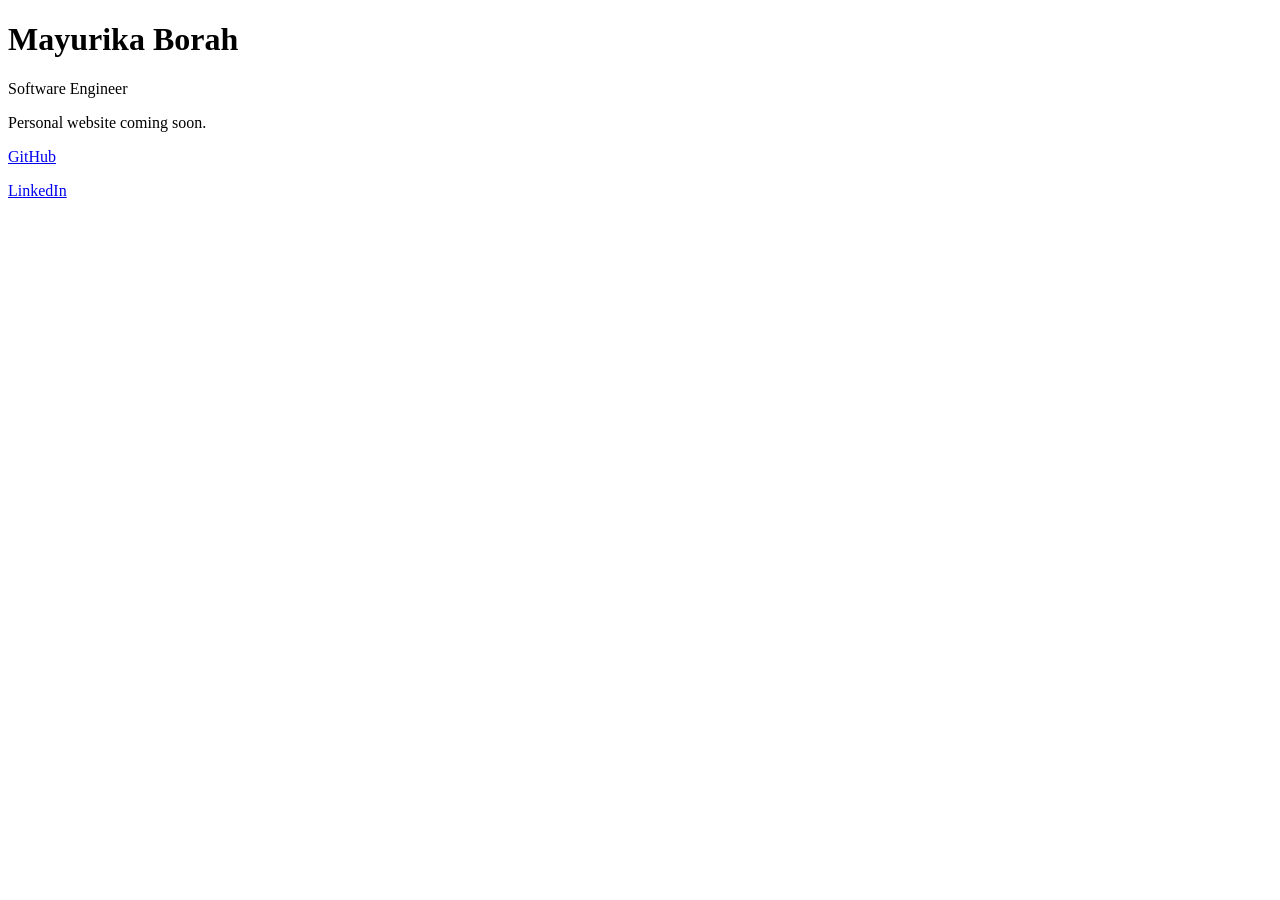
==== index.html @ 3adb848f "Add initial index.html for personal website" ====
<!DOCTYPE html>
<html>
<head>
    <title>Mayurika Borah</title>
</head>
<body>
    <h1>Mayurika Borah</h1>

    <p>Software Engineer</p>

    <p>
        Personal website coming soon.
    </p>

    <p>
        <a href="https://github.com/mayurikab">GitHub</a>
    </p>

    <p>
        <a href="https://linkedin.com/in/mayurikab">
            LinkedIn
        </a>
    </p>
</body>
</html>
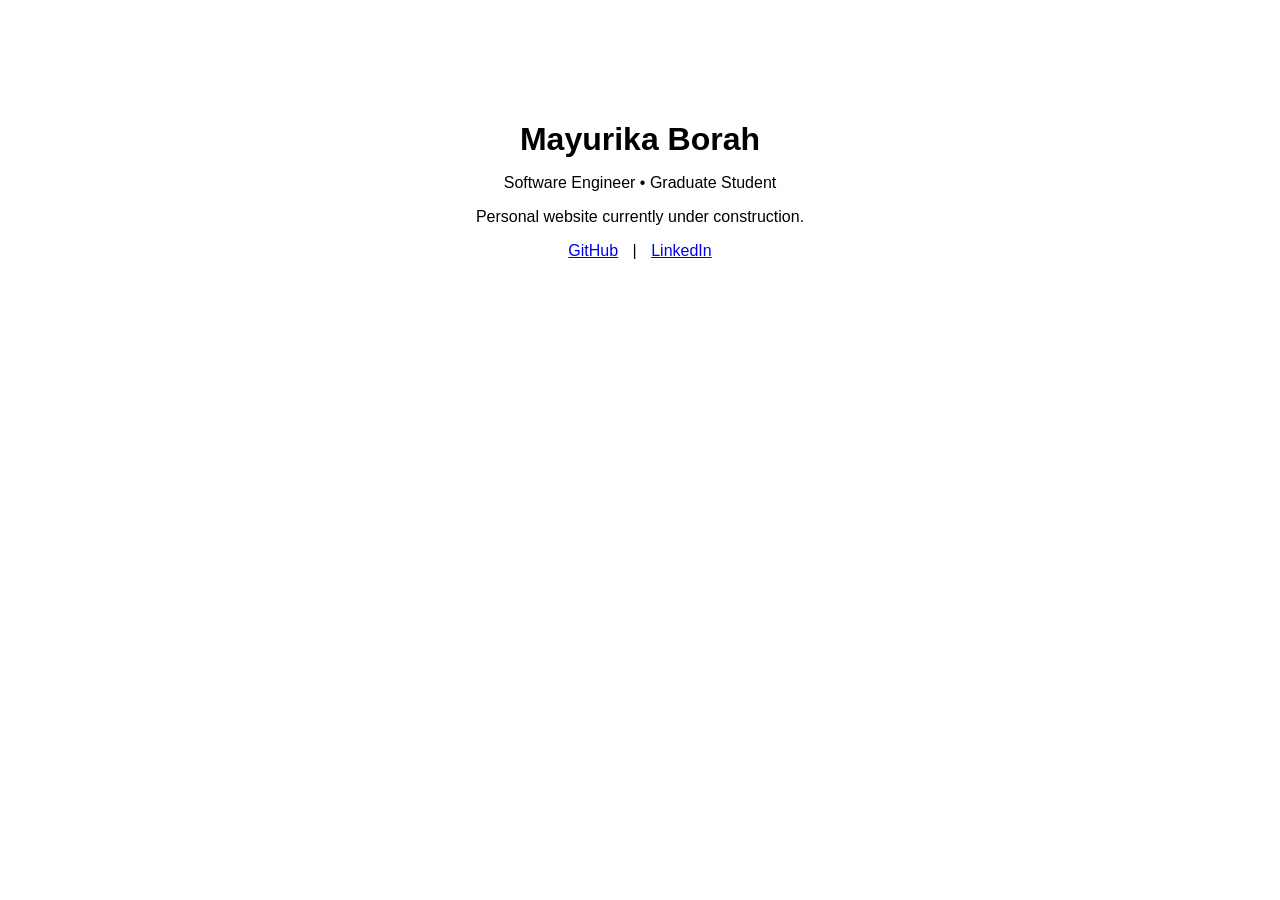
==== commit 5af7273e: "Enhance index.html with styles and content updates Updated the personal website description and adde" ====
--- a/index.html
+++ b/index.html
@@ -2,24 +2,39 @@
 <html>
 <head>
     <title>Mayurika Borah</title>
+    <style>
+        body {
+            font-family: Arial, sans-serif;
+            max-width: 700px;
+            margin: 80px auto;
+            text-align: center;
+            padding: 20px;
+        }
+
+        h1 {
+            margin-bottom: 10px;
+        }
+
+        a {
+            margin: 0 10px;
+        }
+    </style>
 </head>
 <body>
+
     <h1>Mayurika Borah</h1>
 
-    <p>Software Engineer</p>
+    <p>Software Engineer • Graduate Student</p>
 
     <p>
-        Personal website coming soon.
+        Personal website currently under construction.
     </p>
 
     <p>
         <a href="https://github.com/mayurikab">GitHub</a>
+        |
+        <a href="https://linkedin.com/in/mayurikab">LinkedIn</a>
     </p>
 
-    <p>
-        <a href="https://linkedin.com/in/mayurikab">
-            LinkedIn
-        </a>
-    </p>
 </body>
 </html>
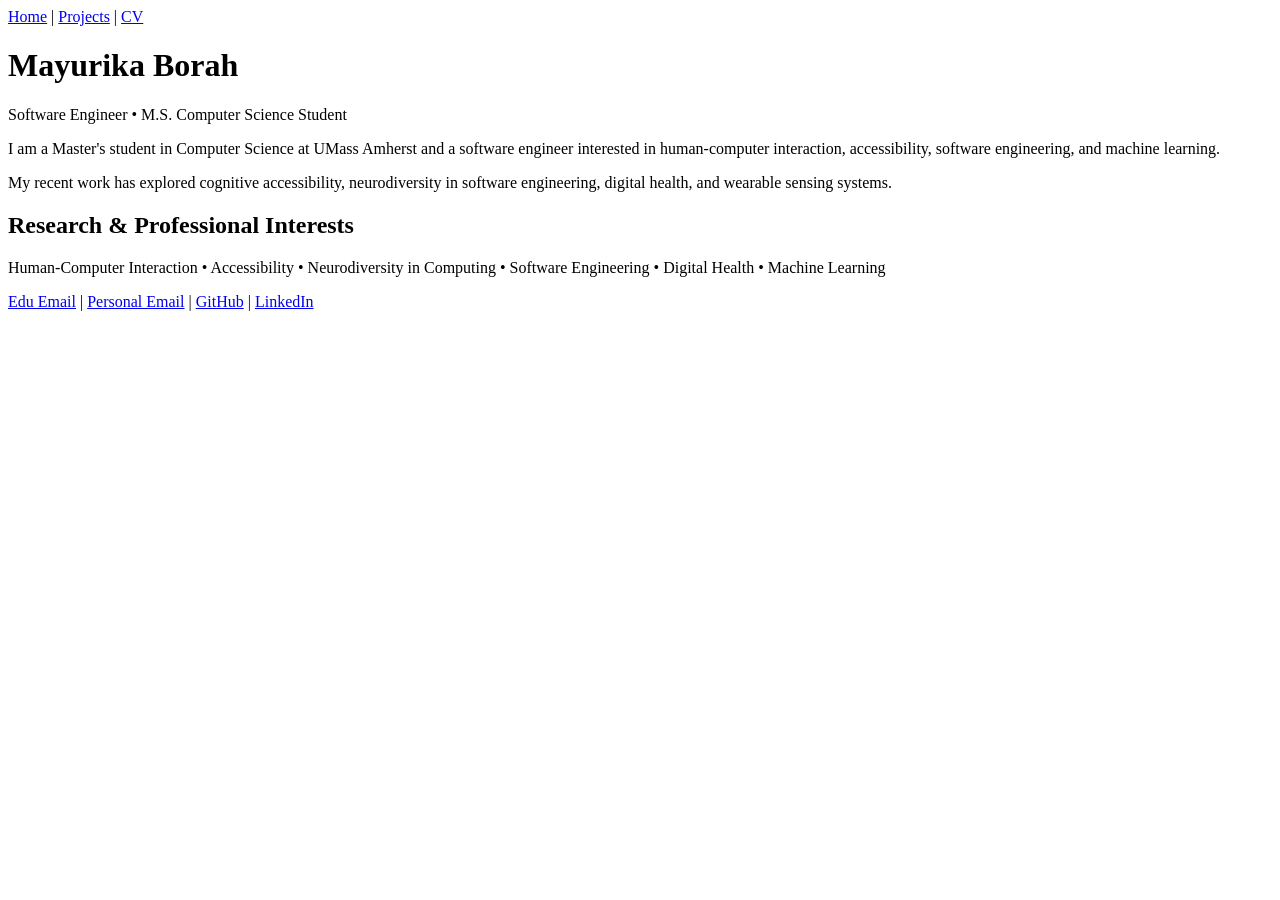
==== commit 49ab973b: "Revise index.html with new content and navigation Updated personal information and added navigation " ====
--- a/index.html
+++ b/index.html
@@ -1,36 +1,47 @@
 <!DOCTYPE html>
-<html>
+<html lang="en">
 <head>
+    <meta charset="UTF-8">
+    <meta name="viewport" content="width=device-width, initial-scale=1.0">
     <title>Mayurika Borah</title>
-    <style>
-        body {
-            font-family: Arial, sans-serif;
-            max-width: 700px;
-            margin: 80px auto;
-            text-align: center;
-            padding: 20px;
-        }
-
-        h1 {
-            margin-bottom: 10px;
-        }
-
-        a {
-            margin: 0 10px;
-        }
-    </style>
+    <link rel="stylesheet" href="style.css">
 </head>
 <body>
 
+    <nav>
+        <a href="index.html">Home</a>
+        |
+        <a href="projects.html">Projects</a>
+        |
+        <a href="cv.html">CV</a>
+    </nav>
+
     <h1>Mayurika Borah</h1>
 
-    <p>Software Engineer • Graduate Student</p>
-
-    <p>
-        Personal website currently under construction.
+    <p class="subtitle">
+        Software Engineer • M.S. Computer Science Student
     </p>
 
     <p>
+        I am a Master's student in Computer Science at UMass Amherst and a software engineer interested in human-computer interaction, accessibility, software engineering, and machine learning.
+    </p>
+
+    <p>
+        My recent work has explored cognitive accessibility, neurodiversity in software engineering, digital health, and wearable sensing systems.
+    </p>
+
+    <h2>Research & Professional Interests</h2>
+
+    <p class="interests">
+        Human-Computer Interaction • Accessibility • Neurodiversity in Computing •
+        Software Engineering • Digital Health • Machine Learning
+    </p>
+
+    <p class="links">
+        <a href="mailto:mborah@umass.edu">Edu Email</a>
+        |
+        <a href="mailto:borah.mayurika@gmail.com">Personal Email</a>
+        |
         <a href="https://github.com/mayurikab">GitHub</a>
         |
         <a href="https://linkedin.com/in/mayurikab">LinkedIn</a>
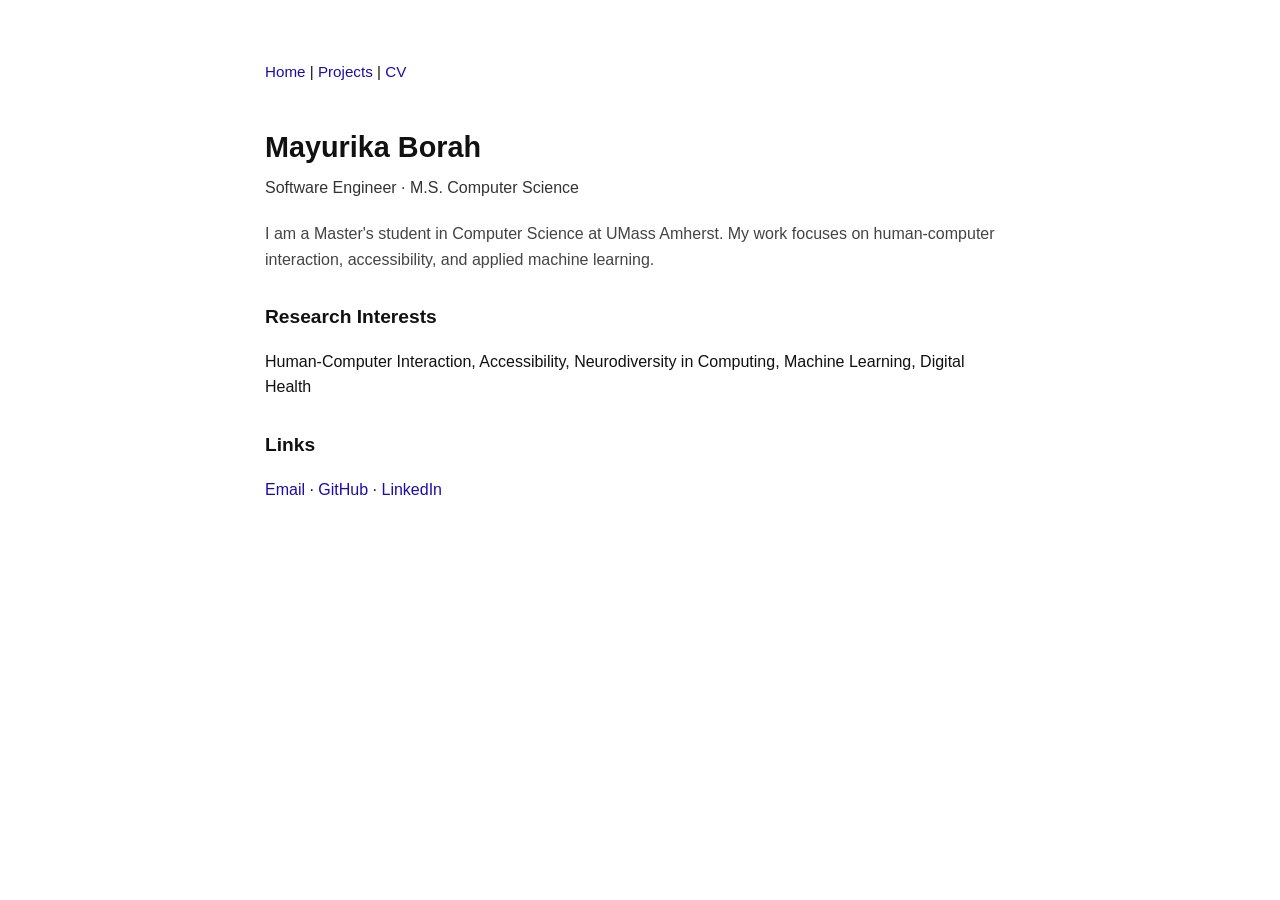
==== commit ca29b39f: "Refactor index.html for improved layout and content Updated navigation and content structure in inde" ====
--- a/index.html
+++ b/index.html
@@ -8,44 +8,40 @@
 </head>
 <body>
 
-    <nav>
-        <a href="index.html">Home</a>
-        |
-        <a href="projects.html">Projects</a>
-        |
-        <a href="cv.html">CV</a>
-    </nav>
+<nav>
+    <a href="index.html">Home</a> |
+    <a href="projects.html">Projects</a> |
+    <a href="cv.html">CV</a>
+</nav>
 
-    <h1>Mayurika Borah</h1>
+<h1>Mayurika Borah</h1>
 
-    <p class="subtitle">
-        Software Engineer • M.S. Computer Science Student
-    </p>
+<p class="subtitle">
+Software Engineer · M.S. Computer Science
+</p>
 
-    <p>
-        I am a Master's student in Computer Science at UMass Amherst and a software engineer interested in human-computer interaction, accessibility, software engineering, and machine learning.
-    </p>
+<p class="small">
+I am a Master's student in Computer Science at UMass Amherst.
+My work focuses on human-computer interaction, accessibility,
+and applied machine learning.
+</p>
 
-    <p>
-        My recent work has explored cognitive accessibility, neurodiversity in software engineering, digital health, and wearable sensing systems.
-    </p>
+<div class="section">
+<h2>Research Interests</h2>
+<p>
+Human-Computer Interaction, Accessibility, Neurodiversity in Computing,
+Machine Learning, Digital Health
+</p>
+</div>
 
-    <h2>Research & Professional Interests</h2>
-
-    <p class="interests">
-        Human-Computer Interaction • Accessibility • Neurodiversity in Computing •
-        Software Engineering • Digital Health • Machine Learning
-    </p>
-
-    <p class="links">
-        <a href="mailto:mborah@umass.edu">Edu Email</a>
-        |
-        <a href="mailto:borah.mayurika@gmail.com">Personal Email</a>
-        |
-        <a href="https://github.com/mayurikab">GitHub</a>
-        |
-        <a href="https://linkedin.com/in/mayurikab">LinkedIn</a>
-    </p>
+<div class="section">
+<h2>Links</h2>
+<p>
+<a href="mailto:mborah@umass.edu">Email</a> ·
+<a href="https://github.com/mayurikab">GitHub</a> ·
+<a href="https://linkedin.com/in/mayurikab">LinkedIn</a>
+</p>
+</div>
 
 </body>
 </html>
--- a/style.css
+++ b/style.css
@@ -0,0 +1,48 @@
+body {
+    font-family: Arial, sans-serif;
+    max-width: 750px;
+    margin: 60px auto;
+    padding: 0 20px;
+    line-height: 1.6;
+    color: #111;
+    background: #fff;
+    text-align: left;
+}
+
+nav {
+    margin-bottom: 40px;
+    font-size: 0.95rem;
+}
+
+h1 {
+    font-size: 1.8rem;
+    margin-bottom: 5px;
+}
+
+h2 {
+    margin-top: 30px;
+    font-size: 1.2rem;
+}
+
+a {
+    color: #1a0dab;
+    text-decoration: none;
+}
+
+a:hover {
+    text-decoration: underline;
+}
+
+.subtitle {
+    margin-top: 0;
+    margin-bottom: 20px;
+    color: #333;
+}
+
+.section {
+    margin-top: 25px;
+}
+
+.small {
+    color: #444;
+}
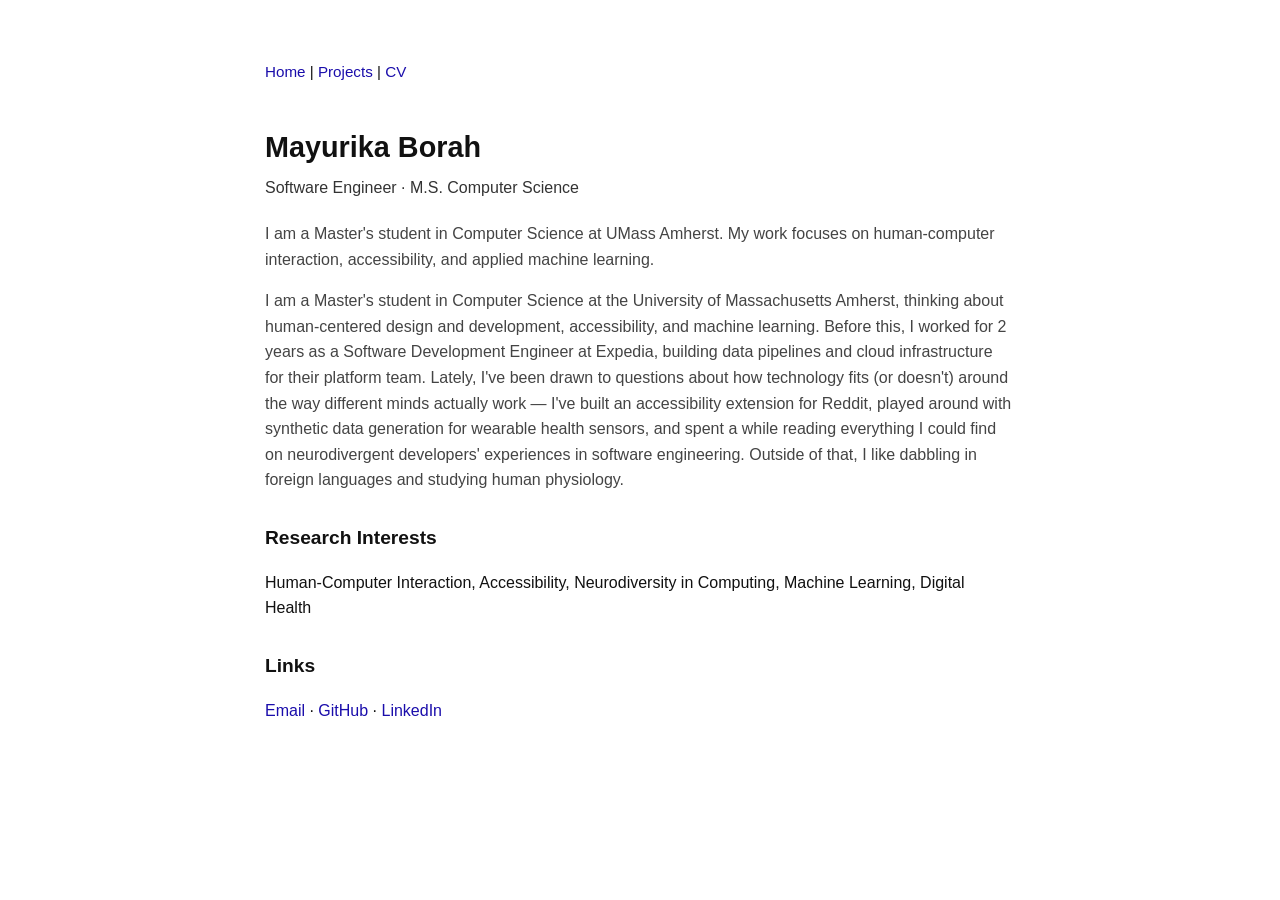
==== commit a4f7b0ac: "Update index.html with personal and research details Added a paragraph about academic background and" ====
--- a/index.html
+++ b/index.html
@@ -26,11 +26,24 @@
 and applied machine learning.
 </p>
 
+<p class="small">
+I am a Master's student in Computer Science at the University of Massachusetts Amherst, thinking
+about human-centered design and development, accessibility, and machine learning.
+Before this, I worked for 2 years as a Software Development Engineer
+at Expedia, building data pipelines and cloud infrastructure for their
+platform team. Lately, I've been drawn to questions about how technology
+fits (or doesn't) around the way different minds actually work — I've
+built an accessibility extension for Reddit, played around with synthetic
+data generation for wearable health sensors, and spent a while reading everything I could
+find on neurodivergent developers' experiences in software engineering.
+Outside of that, I like dabbling in foreign languages and studying human physiology.
+</p>
+    
 <div class="section">
 <h2>Research Interests</h2>
 <p>
 Human-Computer Interaction, Accessibility, Neurodiversity in Computing,
-Machine Learning, Digital Health
+Machine Learning, Digital Health 
 </p>
 </div>
 
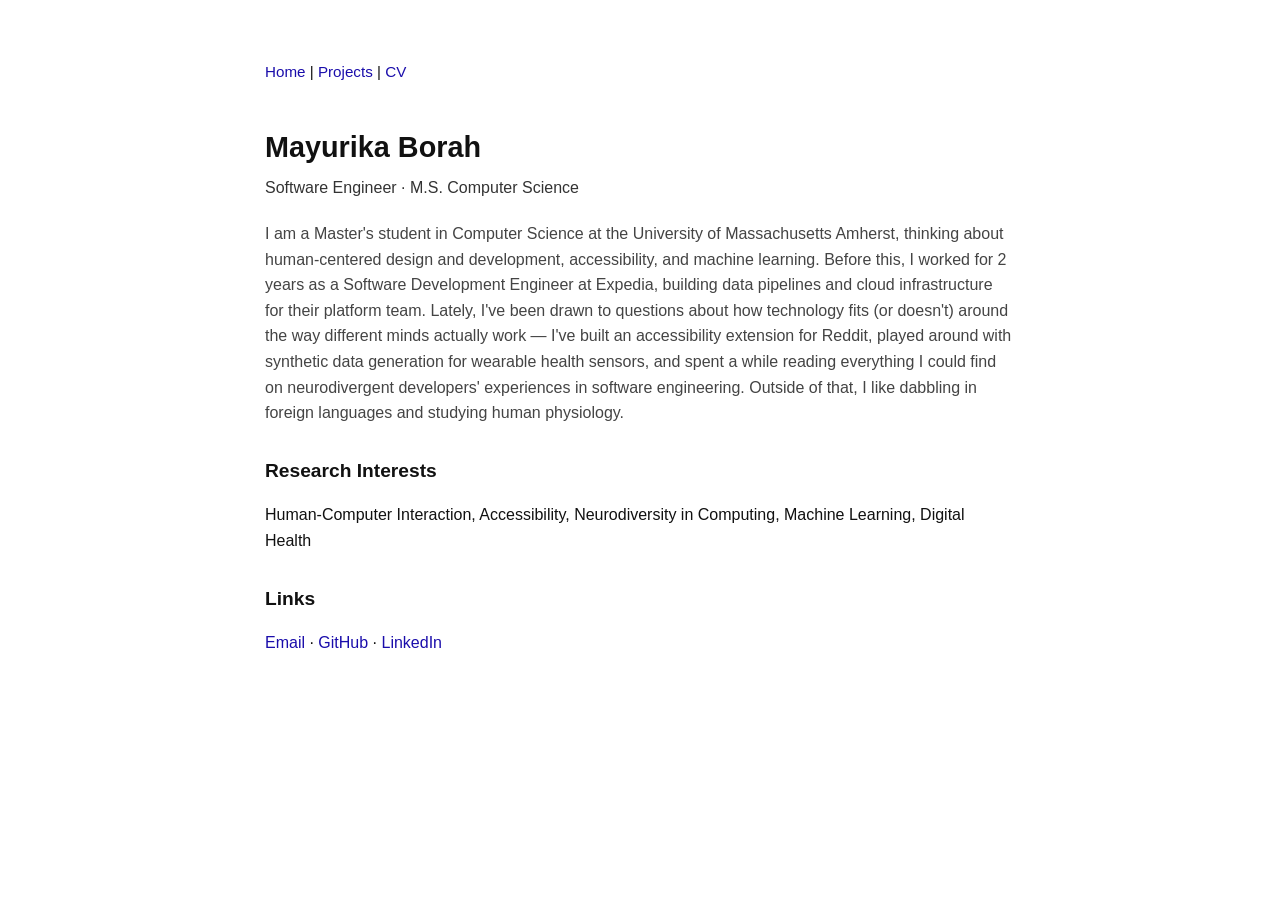
==== commit 2536f4ee: "Revise academic description in index.html Updated the description of academic focus and institution." ====
--- a/index.html
+++ b/index.html
@@ -20,11 +20,6 @@
 Software Engineer · M.S. Computer Science
 </p>
 
-<p class="small">
-I am a Master's student in Computer Science at UMass Amherst.
-My work focuses on human-computer interaction, accessibility,
-and applied machine learning.
-</p>
 
 <p class="small">
 I am a Master's student in Computer Science at the University of Massachusetts Amherst, thinking
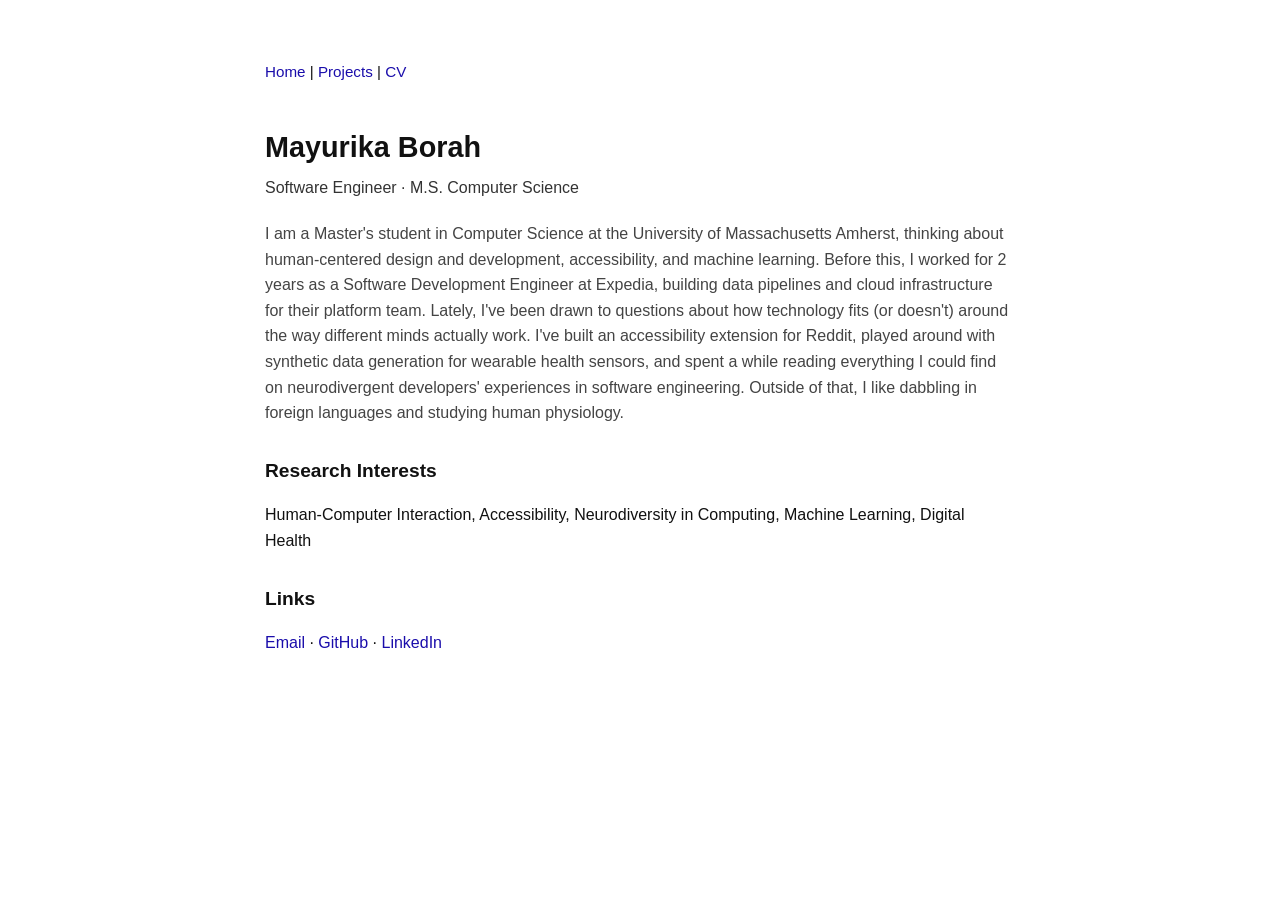
==== commit d83b8831: "Refine text in index.html for clarity Removed redundant 'I' from the sentence about different minds." ====
--- a/index.html
+++ b/index.html
@@ -27,7 +27,7 @@
 Before this, I worked for 2 years as a Software Development Engineer
 at Expedia, building data pipelines and cloud infrastructure for their
 platform team. Lately, I've been drawn to questions about how technology
-fits (or doesn't) around the way different minds actually work — I've
+fits (or doesn't) around the way different minds actually work. I've
 built an accessibility extension for Reddit, played around with synthetic
 data generation for wearable health sensors, and spent a while reading everything I could
 find on neurodivergent developers' experiences in software engineering.
